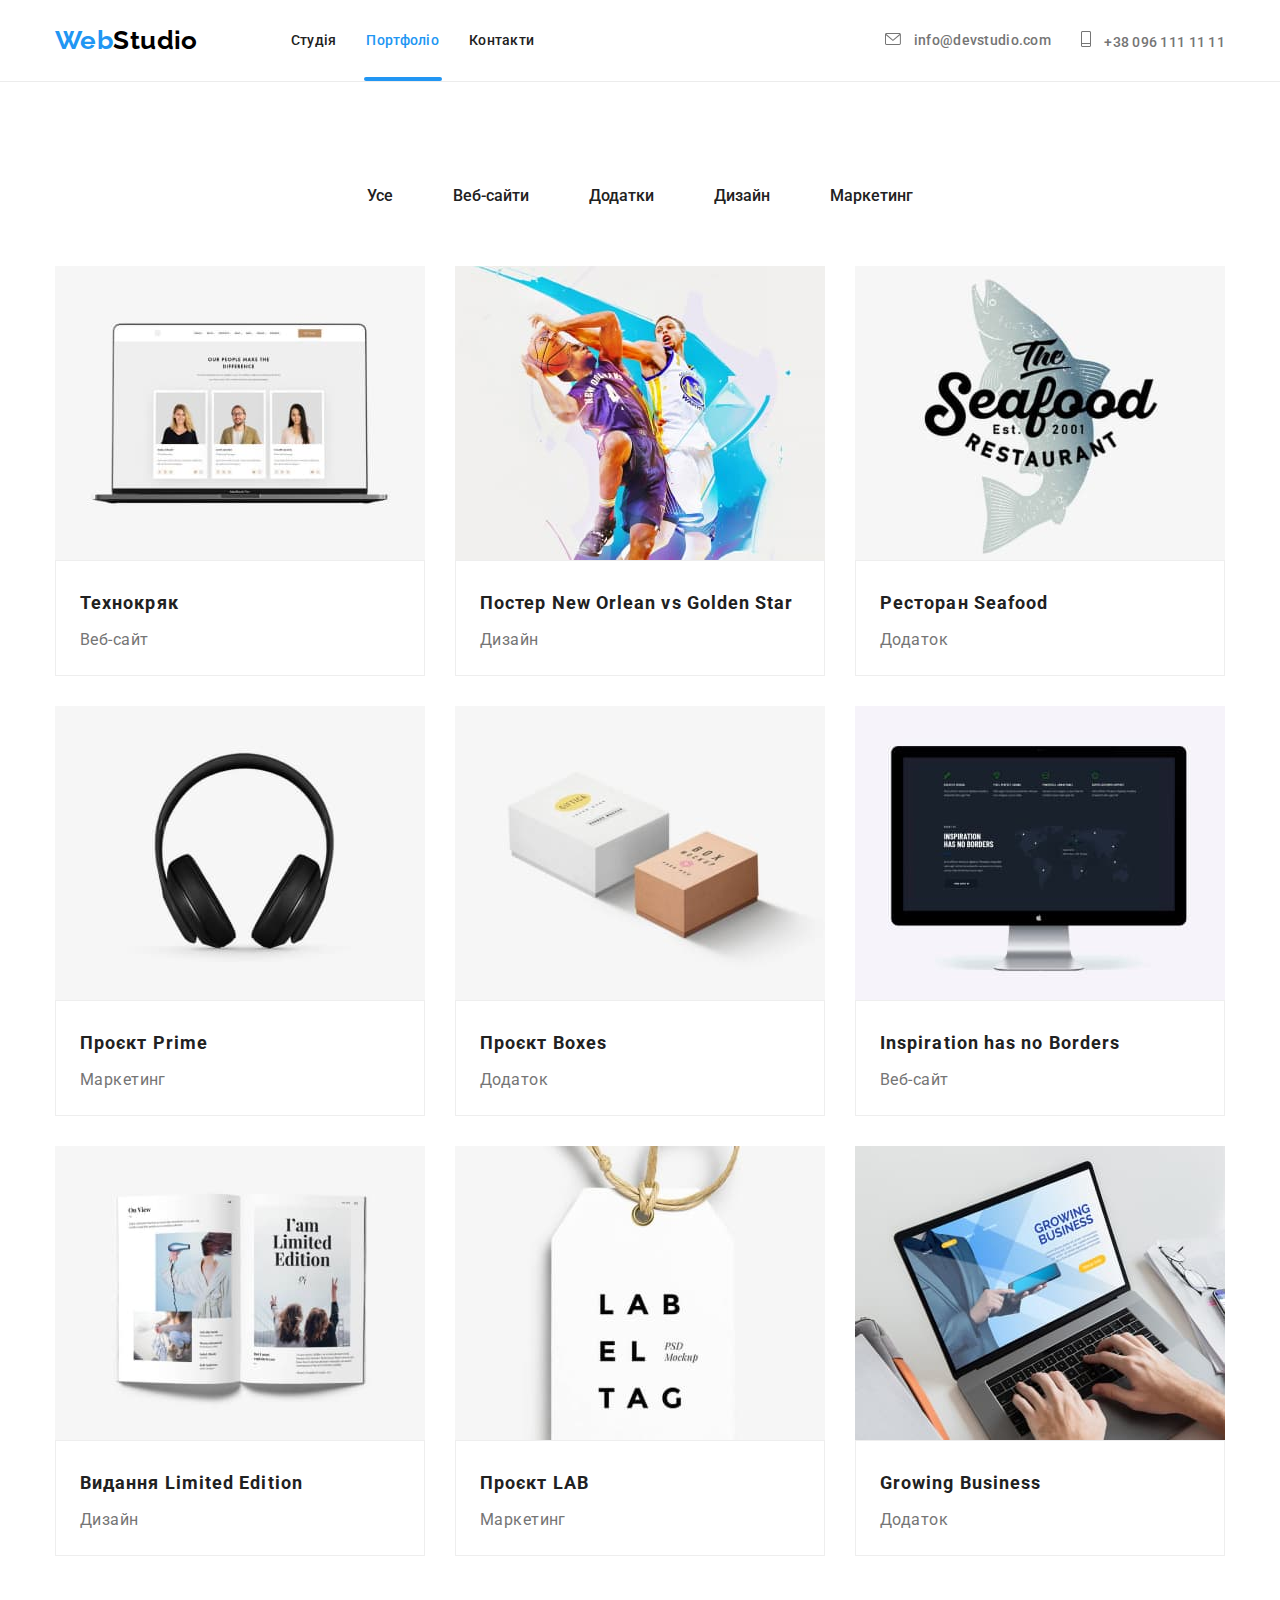
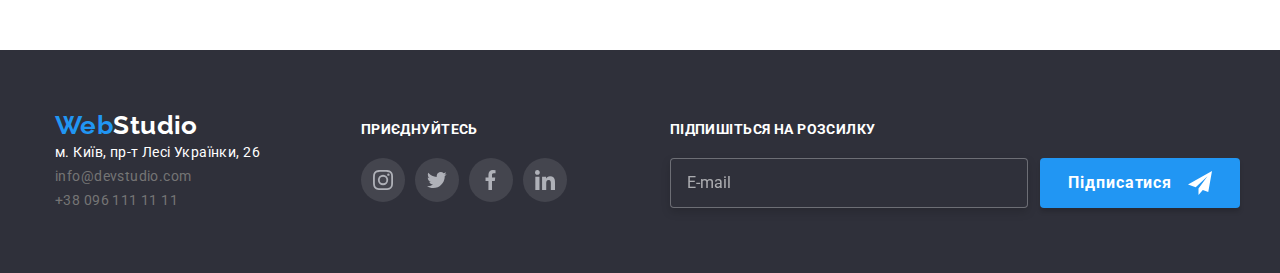
==== portfolio.html @ ee090362 "Перейменовано більшість класів під методологію BEM" ====
<!DOCTYPE html>
<html lang="en">

<head>
  <meta charset="UTF-8" />
  <meta http-equiv="X-UA-Compatible" content="IE=edge" />
  <meta name="viewport" content="width=device-width, initial-scale=1.0" />
  <title>Портфоліо</title>
  <link rel="stylesheet"
    href="https://cdnjs.cloudflare.com/ajax/libs/modern-normalize/1.1.0/modern-normalize.min.css" />
  <link href="https://fonts.googleapis.com/css2?family=Raleway:wght@700&family=Roboto:wght@400;500;700;900&display=swap"
    rel="stylesheet" />
  <link rel="stylesheet" href="./css/styles.css" />
</head>

<body>
  <header class="header">
    <div class="header__container container">
      <nav class="nav">
        <a href="./index.html" class="logo link"><span class="logo__part--accent">Web</span><span
            class="logo_upper">Studio</span></a>
        <ul class="nav__list list">
          <li class="nav__item">
            <a href="./index.html" class="nav__link link">Студія</a>
          </li>
          <li class="nav__item">
            <a href="./portfolio.html" class="nav__link link current">Портфоліо</a>
          </li>
          <li class="nav__item"><a href="" class="nav__link link">Контакти</a></li>
        </ul>
      </nav>
      <ul class="header__list list">
        <li class="header__item">
          <a href="mailto:info@devstudio.com" class="header__link link">
            <svg class="header__icon" width="16" height="12">
              <use href="./images/icons.svg#envelope"></use>
            </svg>
            info@devstudio.com
          </a>
        </li>
        <li class="header__item">
          <a href="tel:+380961111111" class="header__link link">
            <svg width="10px" height="16px" class="header__icon">
              <use href="./images/icons.svg#phone"></use>
            </svg>
            +38 096 111 11 11
          </a>
        </li>
      </ul>
    </div>
  </header>
  <main>
    <section class="projects section">
      <h1 class="projects__title visually__hidden">Наші проєкти</h1>
      <div class="container">
        <ul class="filter__list list">
          <li class="filter__item"><button type="button" class="filter__button">Усе</button></li>
          <li class="filter__item"><button type="button" class="filter__button">Веб-сайти</button></li>
          <li class="filter__item"><button type="button" class="filter__button">Додатки</button></li>
          <li class="filter__item"><button type="button" class="filter__button">Дизайн</button></li>
          <li class="filter__item"><button type="button" class="filter__button">Маркетинг</button></li>
        </ul>
        <ul class="projects__list list">
          <li class="projects__item">
            <a href="" class="projects__link link">
              <div class="projects__card">
                <div class="projects__thumb">
                  <img src="./images/img8.jpg" alt="Веб-сайт" width="370" height="294" class="project-image" />
                  <div class="projects__overlay">
                    <p class="card-text">
                      Ресурс пропонує комплексні пропозиції з різним рівнем функціоналу та
                      сервісів. Все це дозволить відвідувачу отримати вичерпні відомості про
                      компанію чи приватну особу.
                    </p>
                  </div>
                </div>
                <div class="frame">
                  <h2 class="project-title">Технокряк</h2>
                  <p class="project-text">Веб-сайт</p>
                </div>
              </div>
            </a>
          </li>
          <li class="projects__item">
            <a href="" class="projects__link link">
              <div class="projects__card">
                <div class="projects-thumb">
                  <img src="./images/img9.jpg" alt="Дизайн" width="370" height="294" class="project-image" />
                  <div class="projects__overlay">
                    <p class="card-text">
                      Ресурс пропонує комплексні пропозиції з різним рівнем функціоналу та
                      сервісів. Все це дозволить відвідувачу отримати вичерпні відомості про
                      компанію чи приватну особу.
                    </p>
                  </div>
                </div>
                <div class="frame">
                  <h2 class="project-title">
                    Постер <span lang="en">New Orlean vs Golden Star</span>
                  </h2>
                  <p class="project-text">Дизайн</p>
                </div>
              </div>
            </a>
          </li>
          <li class="projects__item">
            <a href="" class="projects__link link">
              <div class="projects__card">
                <div class="projects-thumb">
                  <img src="./images/img10.jpg" alt="Додаток" width="370" height="294" class="project-image" />
                  <div class="projects__overlay">
                    <p class="card-text">
                      Ресурс пропонує комплексні пропозиції з різним рівнем функціоналу та
                      сервісів. Все це дозволить відвідувачу отримати вичерпні відомості про
                      компанію чи приватну особу.
                    </p>
                  </div>
                </div>
                <div class="frame">
                  <h2 class="project-title">Ресторан <span lang="en">Seafood</span></h2>
                  <p class="project-text">Додаток</p>
                </div>
              </div>
            </a>
          </li>
          <li class="projects__item">
            <a href="" class="projects__link link">
              <div class="projects__card">
                <div class="projects-thumb">
                  <img src="./images/img11.jpg" alt="Маркетинг" width="370" height="294" class="project-image" />
                  <div class="projects__overlay">
                    <p class="card-text">
                      Ресурс пропонує комплексні пропозиції з різним рівнем функціоналу та
                      сервісів. Все це дозволить відвідувачу отримати вичерпні відомості про
                      компанію чи приватну особу.
                    </p>
                  </div>
                </div>
                <div class="frame">
                  <h2 class="project-title">Проєкт <span lang="en">Prime</span></h2>
                  <p class="project-text">Маркетинг</p>
                </div>
              </div>
            </a>
          </li>
          <li class="projects__item">
            <a href="" class="projects__link link">
              <div class="projects__card">
                <div class="projects-thumb">
                  <img src="./images/img12.jpg" alt="Додаток" width="370" height="294" class="project-image" />
                  <div class="projects__overlay">
                    <p class="card-text">
                      Ресурс пропонує комплексні пропозиції з різним рівнем функціоналу та
                      сервісів. Все це дозволить відвідувачу отримати вичерпні відомості про
                      компанію чи приватну особу.
                    </p>
                  </div>
                </div>
                <div class="frame">
                  <h2 class="project-title">Проєкт <span lang="en">Boxes</span></h2>
                  <p class="project-text">Додаток</p>
                </div>
              </div>
            </a>
          </li>
          <li class="projects__item">
            <a href="" class="projects__link link">
              <div class="projects__card">
                <div class="projects-thumb">
                  <img src="./images/img13.jpg" alt="Веб-сайт" width="370" height="294" class="project-image" />
                  <div class="projects__overlay">
                    <p class="card-text">
                      Ресурс пропонує комплексні пропозиції з різним рівнем функціоналу та
                      сервісів. Все це дозволить відвідувачу отримати вичерпні відомості про
                      компанію чи приватну особу.
                    </p>
                  </div>
                </div>
                <div class="frame">
                  <h2 class="project-title" lang="en">Inspiration has no Borders</h2>
                  <p class="project-text">Веб-сайт</p>
                </div>
              </div>
            </a>
          </li>
          <li class="projects__item">
            <a href="" class="projects__link link">
              <div class="projects__card">
                <div class="projects-thumb">
                  <img src="./images/img14.jpg" alt="Дизайн" width="370" height="294" class="project-image" />
                  <div class="projects__overlay">
                    <p class="card-text">
                      Ресурс пропонує комплексні пропозиції з різним рівнем функціоналу та
                      сервісів. Все це дозволить відвідувачу отримати вичерпні відомості про
                      компанію чи приватну особу.
                    </p>
                  </div>
                </div>
                <div class="frame">
                  <h2 class="project-title">Видання <span lang="en">Limited Edition</span></h2>
                  <p class="project-text">Дизайн</p>
                </div>
              </div>
            </a>
          </li>
          <li class="projects__item">
            <a href="" class="projects__link link">
              <div class="projects__card">
                <div class="projects-thumb">
                  <img src="./images/img15.jpg" alt="Маркетинг" width="370" height="294" class="project-image" />
                  <div class="projects__overlay">
                    <p class="card-text">
                      Ресурс пропонує комплексні пропозиції з різним рівнем функціоналу та
                      сервісів. Все це дозволить відвідувачу отримати вичерпні відомості про
                      компанію чи приватну особу.
                    </p>
                  </div>
                </div>
                <div class="frame">
                  <h2 class="project-title">Проєкт <span lang="en">LAB</span></h2>
                  <p class="project-text">Маркетинг</p>
                </div>
              </div>
            </a>
          </li>
          <li class="projects__item">
            <a href="" class="projects__link link">
              <div class="projects__card">
                <div class="projects-thumb">
                  <img src="./images/img16.jpg" alt="Додаток" width="370" height="294" class="project-image" />
                  <div class="projects__overlay">
                    <p class="card-text">
                      Ресурс пропонує комплексні пропозиції з різним рівнем функціоналу та
                      сервісів. Все це дозволить відвідувачу отримати вичерпні відомості про
                      компанію чи приватну особу.
                    </p>
                  </div>
                </div>
                <div class="frame">
                  <h2 class="project-title" lang="en">Growing Business</h2>
                  <p class="project-text">Додаток</p>
                </div>
              </div>
            </a>
          </li>
        </ul>
      </div>
    </section>
  </main>
  <footer class="footer">
    <div class="container">
      <ul class="footer__list--main list">
        <li class="footer__item--primary">
          <a href="./index.html" class="logo link"><span class="logo__part--accent">Web</span><span
              class="logo__lower">Studio</span></a>
          <address class="address">
            <span class="address__text">м. Київ, пр-т Лесі Українки, 26</span><br />
            <a href="mailto:info@devstudio.com" class="address__link link">info@devstudio.com</a><br />
            <a href="tel:+380961111111" class="address__link link">+38 096 111 11 11</a>
          </address>
        </li>
        <li class="footer__item--secondary">
          <p class="footer__text">Приєднуйтесь</p>
          <ul class="card__list list">
            <li class="card__item--black">
              <a class="card__link link" href="">
                <svg class="card__icon" width="20" height="20">
                  <use href="./images/icons.svg#instagram"></use>
                </svg>
              </a>
            </li>
            <li class="card__item--black">
              <a class="card__link link" href="">
                <svg class="card__icon" width="20" height="20">
                  <use href="./images/icons.svg#twitter"></use>
                </svg>
              </a>
            </li>
            <li class="card__item--black">
              <a class="card__link link" href="">
                <svg class="card__icon" width="20" height="20">
                  <use href="./images/icons.svg#facebook"></use>
                </svg>
              </a>
            </li>
            <li class="card__item--black">
              <a class="card__link link" href="">
                <svg class="card__icon" width="20" height="20">
                  <use href="./images/icons.svg#linkedin"></use>
                </svg>
              </a>
            </li>
          </ul>
        </li>
        <li class="footer__item--secondary">
          <p class="footer__text">Підпишіться на розсилку</p>
          <div class="form__wrap--footer">
            <form class="form__footer">
              <label class="form__field--footer">
                <input type="email" name="email" placeholder="E-mail" class="form__input--footer" />
              </label>
            </form>
            <div class="form__wrap--button">
              <button type="submit" class="form__button">
                Підписатися
                <svg class="form__icon--footer" width="24" height="24">
                  <use href="./images/icons.svg#send"></use>
                </svg>
              </button>
            </div>
          </div>
        </li>
      </ul>
    </div>
  </footer>
</body>

</html>
---- css/styles.css ----
/*colors*/
:root {
  --primary-text-color: #757575;
  --title-text-color: #212121;
  --acent-color: #2196f3;
  --primary-white-color: #ffffff;
  --primaty-black-color: #000000;
  --contact-footer-color: rgba(255, 255, 255, 0, 6);
  --background-secondary-color: #f5f4fa;
  --background-dark-color: #2f303a;
}
/*body*/
body {
  font-family: 'Roboto', sans-serif;
  letter-spacing: 0.03em;
  font-size: 14px;

  background-color: var(--primary-white-color);
  color: var(--primary-text-color);
}
h1,
h2,
h3,
h4,
h5,
h6,
ul,
p {
  margin: 0;
  padding: 0;
}
.visually__hidden {
  position: absolute;
  white-space: nowrap;
  width: 1px;
  height: 1px;
  overflow: hidden;
  border: 0;
  padding: 0;
  clip: rect(0 0 0 0);
  clip-path: inset(50%);
  margin: -1px;
}
.container {
  width: 1200px;
  margin-right: auto;
  margin-left: auto;
  padding-left: 15px;
  padding-right: 15px;
}
.list {
  list-style: none;
}
.link {
  text-decoration: none;
}
/*header*/
.header {
  border-bottom: 1px solid #ececec;
}
.nav {
  display: flex;
  align-items: center;
}
.header__container {
  display: flex;
  align-items: center;
  justify-content: space-between;
}
/*logo*/
.logo {
  font-family: 'Raleway', sans-serif;
  font-family: 'Raleway';
  font-weight: 700;
  font-size: 26px;
  line-height: 1.19;

  margin-right: 93px;
}
.logo__part--accent {
  color: var(--acent-color);
}
.logo_upper {
  color: var(--primaty-black-color);
}
/*navigation*/
.nav__list {
  display: flex;
}
.nav__item {
  margin-right: 30px;
  margin-top: 32px;
  margin-bottom: 32px;
}
.nav__item:last-child {
  margin-right: 0;
}
.nav__link {
  position: relative;

  padding-top: 32px;
  padding-bottom: 32px;

  font-weight: 500;
  line-height: 1.14;
  letter-spacing: 0.02em;
  color: var(--title-text-color);
}
.nav__link.current::after {
  content: '';

  position: absolute;
  left: -4%;
  bottom: -1px;
  border-radius: 2px;

  display: block;
  width: 108%;
  height: 4px;

  background-color: var(--acent-color);
}
.nav__link:hover,
.nav__link:focus {
  color: var(--acent-color);

  transition: color 250ms cubic-bezier(0.4, 0, 0.2, 1);
}
.current {
  color: var(--acent-color);
}
/*contact */
.header__list {
  display: flex;
  align-items: center;
}
.header__item {
  margin-right: 30px;
}
.header__item:last-child {
  margin-right: 0;
}
.header__link {
  font-weight: 500;
  line-height: 1.14;
  letter-spacing: 0.02em;

  color: var(--primary-text-color);
  fill: #757575;
}
.header__link:hover,
.header__link:focus {
  color: var(--acent-color);

  transition: color 250ms cubic-bezier(0.4, 0, 0.2, 1);
}
.header__icon {
  margin-right: 10px;

  fill: currentColor;
}
/*hero*/
.hero {
  max-width: 1600px;
  height: 600px;

  padding-top: 200px;
  padding-bottom: 200px;
  margin-right: auto;
  margin-left: auto;

  background-repeat: no-repeat;
  background-size: cover;
  background-position: center;
  background-image: linear-gradient(to right, rgba(47, 48, 58, 0.4), rgba(47, 48, 58, 0.4)),
    url('../images/img-hero.jpg');

  text-align: center;

  background-color: #c4c4c4;
}
.hero__title {
  width: 696px;
  margin: 0 auto 30px auto;

  font-weight: 900;
  font-size: 44px;
  line-height: 1.36;
  letter-spacing: 0.06em;
  text-transform: uppercase;

  color: var(--primary-white-color);
}
/* Modal */
.button__open {
  min-width: 216px;
  height: 50px;

  padding: 10px 32px;

  border: 1px solid transparent;
  border-radius: 4px;

  font-weight: 700;
  font-size: 16px;
  line-height: 1.88;
  letter-spacing: 0.06em;

  cursor: pointer;
  color: var(--primary-white-color);
  background-color: var(--acent-color);
  box-shadow: 0px 4px 4px rgba(0, 0, 0, 0.15);
}
.button__close {
  position: absolute;
  top: 0;
  right: 0;

  display: flex;
  justify-content: center;
  align-items: center;

  width: 30px;
  height: 30px;

  padding-top: 10px;
  padding-bottom: 10px;
  padding-left: 9px;
  padding-right: 9px;
  margin-top: 8px;
  margin-right: 8px;

  background-color: var(--primary-white-color);
  border-radius: 50%;
  border: 1px solid rgba(0, 0, 0, 0.1);
}
.button__close:hover,
.button__close:focus {
  fill: var(--acent-color);

  transition: fill 250ms cubic-bezier(0.4, 0, 0.2, 1);
}
.button__submit {
  display: inline-block;
  text-align: center;
  letter-spacing: 0.06em;

  width: 200px;
  height: 50px;
  margin-bottom: 40px;
  padding: 10px 52px;

  font-weight: 700;
  font-size: 16px;
  line-height: 1.88;

  background-color: #2196f3;
  box-shadow: 0px 4px 4px rgba(0, 0, 0, 0.15);
  border: transparent;
  border-radius: 4px;
  color: #ffffff;
}
.button__submit:hover {
  background-color: #188ce8;

  transition: background-color 250ms cubic-bezier(0.4, 0, 0.2, 1);
}
.backdrop {
  position: fixed;
  top: 0;
  left: 0;

  width: 100%;
  height: 100%;

  background-color: rgba(0, 0, 0, 0.2);

  opacity: 1;
  transition: opacity 250ms cubic-bezier(0.4, 0, 0.2, 1);
}
.backdrop.is-hidden {
  opacity: 0;
  pointer-events: none;
}
.backdrop.is-hidden .modal {
  transform: translate(-50%, -50%) scale(0.9);
  transition: transform 250ms cubic-bezier(0.4, 0, 0.2, 1);
}
.modal {
  position: absolute;
  top: 50%;
  left: 50%;

  min-width: 528px;
  min-height: 581px;

  background-color: var(--primary-white-color);

  transform: scale(1) translate(-50%, -50%);
  transition: transform 250ms cubic-bezier(0.4, 0, 0.2, 1);
}
.modal__title {
  margin: 40px 39px 12px 41px;

  font-weight: 700;
  font-size: 20px;
  line-height: 1.15;
  text-align: center;

  color: var(--title-text-color);
}
.form {
  width: 448px;

  margin: 0 39px 0 41px;
}
.form__field {
  display: flex;
  flex-direction: column;

  margin-bottom: 10px;
}
.form__label {
  margin-bottom: 4px;

  text-align: start;
  font-size: 12px;
  line-height: 1.17;
  letter-spacing: 0.01em;
}
.form__wrap {
  position: relative;
}
.form__input {
  width: 100%;

  padding: 12px 0px 12px 42px;

  outline: none;
  border: 1px solid rgba(33, 33, 33, 0.2);
  border-radius: 4px;
}
.form__input:focus {
  border: 1px solid var(--acent-color);

  transition: border 250ms cubic-bezier(0.4, 0, 0.2, 1);
}
.form__input:focus + .form__icon {
  fill: var(--acent-color);

  transition: fill 250ms cubic-bezier(0.4, 0, 0.2, 1);
}
.form__icon {
  position: absolute;
  top: 50%;
  left: 12px;
  translate: 0 -50%;
}
.form__field--textarea {
  display: flex;
  flex-direction: column;

  margin-bottom: 20px;
}
.form__textarea {
  width: 100%;

  padding: 12px 16px;

  resize: none;
  outline: none;
  border: 1px solid rgba(33, 33, 33, 0.2);
  border-radius: 4px;
}
.form__textarea:focus {
  border: 1px solid var(--acent-color);

  transition: border 250ms cubic-bezier(0.4, 0, 0.2, 1);
}
.form__textarea::placeholder {
  font-size: 12px;
  line-height: 1.17;
  letter-spacing: 0.01em;

  color: rgba(117, 117, 117, 0.5);
}
.form__link {
  margin-left: 0;
  padding-left: 0;

  color: var(--acent-color);
}
.checkbox__label {
  display: flex;
  align-items: center;

  width: 423px;

  margin-left: 54px;
  margin-right: 52px;
  margin-bottom: 30px;
}
.checkbox__wrap {
  display: flex;
  align-items: center;

  width: 16px;
  height: 15px;

  border: 2px solid var(--title-text-color);
  border-radius: 2px;
}
.checkbox__input:checked + .checkbox__wrap {
  background-color: var(--acent-color);
  border: 2px solid var(--acent-color);
  border-radius: 2px;
}
.checkbox__text {
  margin-left: 7px;

  font-size: 14px;
  line-height: 1.71;
}
/*section in utilities/common*/
.section {
  padding-top: 94px;
  padding-bottom: 94px;
}
/*benefits*/
.benefits {
  padding-bottom: 0;
}
.benefits__list {
  display: flex;
}
.benefits__item {
  margin-right: 30px;
}
.benefits__item:last-child {
  margin-right: 0;
}
.benefits__icon {
  display: block;

  width: 270px;
  height: 120px;

  margin-bottom: 30px;
  padding: 25px 100px;
  border-radius: 4px;

  background-color: #f5f4fa;
}
.benefits__title {
  margin-bottom: 10px;

  font-size: 14px;
  font-weight: 700;
  line-height: 1.14;
  text-transform: uppercase;

  color: var(--title-text-color);
}
.benefits__text {
  line-height: 1.71;
}
/*services*/
.services__title {
  margin-bottom: 50px;

  text-align: center;
  font-weight: 700;
  font-size: 36px;
  line-height: 1.17;

  color: var(--title-text-color);
}
.services__list {
  display: flex;
}
.services__item {
  position: relative;

  margin-right: 30px;
}
.services__item:last-child {
  margin-right: 0;
}
.services__text {
  position: absolute;
  bottom: 3px;
  left: 0;

  display: flex;
  align-items: center;
  justify-content: center;

  width: 100%;
  height: 70px;

  font-weight: 700;
  font-size: 14px;
  line-height: 1.14;
  text-align: center;
  letter-spacing: 0.03em;
  text-transform: uppercase;

  color: var(--primary-white-color);
  background-color: rgba(47, 48, 58, 0.8);
}
/* Team */
.team.section {
  background-color: var(--background-secondary-color);
}
.team__title {
  margin-bottom: 50px;

  font-weight: 700;
  font-size: 36px;
  line-height: 1.17;
  text-align: center;

  color: var(--title-text-color);
}
.team__list {
  display: flex;

  text-align: center;
}
.card {
  box-shadow: 0px 1px 3px rgba(0, 0, 0, 0.12), 0px 1px 1px rgba(0, 0, 0, 0.14),
    0px 2px 1px rgba(0, 0, 0, 0.2);
}
.card__title {
  margin-bottom: 10px;

  font-weight: 500;
  font-size: 16px;
  line-height: 1.19;

  color: var(--title-text-color);
}
.card__text {
  margin-bottom: 30px;

  font-size: 16px;
  line-height: 1.19;
}
.card__image {
  display: block;

  margin-bottom: 30px;
}
.team__item {
  margin-right: 30px;

  background-color: var(--primary-white-color);
}

.team__item:last-child {
  margin-right: 0;
}
.card__list {
  display: flex;
  justify-content: center;
}
.card__item {
  width: 44px;
  height: 44px;

  border-radius: 50%;
  margin-bottom: 30px;
  margin-right: 10px;
  padding: 12px;
}
.card__item:hover {
  cursor: pointer;
  background-color: var(--acent-color);

  transition: background-color 250ms cubic-bezier(0.4, 0, 0.2, 1);
}
.card__item:focus-within {
  background-color: var(--acent-color);

  transition: background-color 250ms cubic-bezier(0.4, 0, 0.2, 1);
}
.card__link {
  fill: #afb1b8;
}
.card__item:hover .card__link {
  fill: var(--primary-white-color);

  transition: fill 250ms cubic-bezier(0.4, 0, 0.2, 1);
}
.card__link:focus {
  fill: var(--primary-white-color);

  transition: fill 250ms cubic-bezier(0.4, 0, 0.2, 1);
}
/*clients*/
.clients__title {
  margin-bottom: 50px;

  text-align: center;
  color: var(--title-text-color);
}
.clients__list {
  display: flex;
  justify-content: center;
}
.client__item {
  width: 170px;
  height: 92px;

  margin-right: 30px;
  border: 1px solid #afb1b8;
  border-radius: 4px;
  padding: 16px 32px;
}
.client__item:last-child {
  margin-right: 0;
}
.client__item:hover,
.client__item:focus-within {
  border: 1px solid var(--acent-color);

  transition: border 250ms cubic-bezier(0.4, 0, 0.2, 1);
}
.client__link {
  fill: #afb1b8;
}
.client__item:hover .client__link,
.client__link:focus {
  fill: var(--acent-color);

  transition: fill 250ms cubic-bezier(0.4, 0, 0.2, 1);
}
/*footer*/
.footer {
  padding-top: 60px;
  padding-bottom: 60px;

  background-color: var(--background-dark-color);
}
.footer__list--main {
  display: flex;
}
.footer__item--primary {
  margin-right: 70px;
}
.logo__lower {
  color: var(--primary-white-color);
}
.address__address {
  margin-top: 20px;
}
.address__text {
  line-height: 1.71;
  font-style: normal;

  color: var(--primary-white-color);
}
.address__link {
  line-height: 1.71;
  font-style: normal;

  color: var(--contact-down-color);
}
.address__link:hover,
.address__link:focus {
  color: var(--acent-color);

  transition: color 250ms cubic-bezier(0.4, 0, 0.2, 1);
}
.footer__item--secondary {
  margin-top: 12px;
  margin-right: 93px;
}
.footer__item--secondary:last-child {
  margin-right: 0;
}
.footer__text {
  margin-bottom: 20px;

  font-weight: 700;
  line-height: 1.14;
  text-transform: uppercase;

  color: var(--primary-white-color);
}
.card__item--black {
  width: 44px;
  height: 44px;

  border-radius: 50%;
  margin-right: 10px;
  padding: 12px;

  background-color: rgba(255, 255, 255, 0.1);
}
.card__item--black:hover {
  cursor: pointer;
  background-color: var(--acent-color);

  transition: background-color 250ms cubic-bezier(0.4, 0, 0.2, 1);
}
.card__item--black:focus-within {
  background-color: var(--acent-color);

  transition: background-color 250ms cubic-bezier(0.4, 0, 0.2, 1);
}
.card__item--black:hover .card__link {
  fill: var(--primary-white-color);

  transition: fill 250ms cubic-bezier(0.4, 0, 0.2, 1);
}
.form__wrap--footer {
  display: flex;
}
.form__field--footer {
  margin-right: 12px;
}
.form__input--footer {
  width: 358px;
  height: 50px;

  padding: 15px 0 15px 16px;
  outline: none;
  border-radius: 4px;
  border: 1px solid rgba(255, 255, 255, 0.3);

  background-color: var(--background-dark-color);
  color: var(--primary-white-color);
  filter: drop-shadow(0px 4px 4px rgba(0, 0, 0, 0.15));
}
.form__input--footer::placeholder {
  font-size: 16px;
  line-height: 1.25;

  color: rgba(255, 255, 255, 0.6);
}
.form__input--footer:focus {
  border: 1px solid var(--acent-color);

  transition: border 250ms cubic-bezier(0.4, 0, 0.2, 1);
}
.form__wrap--button {
  position: relative;
}
.form__button {
  display: inline-block;

  min-width: 200px;

  padding: 10px 28px 10px 28px;
  border: transparent;
  box-shadow: 0px 4px 4px rgba(0, 0, 0, 0.15);
  border-radius: 4px;

  font-weight: 700;
  font-size: 16px;
  line-height: 1.88;
  text-align: start;
  letter-spacing: 0.06em;

  background-color: var(--acent-color);
  color: #ffffff;
}
.form__icon--footer {
  position: absolute;
  top: 50%;
  right: 28px;
  transform: translateY(-50%);
}
/*Портфоліо*/
/*Портфоліо кнопки*/
.filter__list {
  display: flex;
  justify-content: center;
}
.filter__item {
  margin-right: 8px;
  margin-bottom: 50px;
}

.filter__item:last-child {
  margin-right: 0;
}
.filter__button {
  padding: 6px 22px;

  font-family: inherit;
  font-weight: 500;
  font-size: 16px;
  line-height: 1.63;
  border-radius: 4px;
  border: 1px solid transparent;

  cursor: pointer;
  color: var(--title-text-color);
  background-color: var(--background-button-color);
}
.filter__button:first-child {
  padding: 6px 25px;
}
.filter__button:hover,
.filter__button:focus {
  color: var(--primary-white-color);
  background-color: var(--acent-color);
  box-shadow: 0px 3px 1px rgba(0, 0, 0, 0.1), 0px 1px 2px rgba(0, 0, 0, 0.08),
    0px 2px 2px rgba(0, 0, 0, 0.12);
  transition: background-color 250ms cubic-bezier(0.4, 0, 0.2, 1),
    box-shadow 250ms cubic-bezier(0.4, 0, 0.2, 1);
}
/*Портфоліо картки*/
.projects__list {
  display: flex;
  flex-wrap: wrap;
}
.projects__item {
  margin-right: 30px;
  margin-bottom: 30px;

  background-color: #ffffff;
}
.projects__item:nth-child(3n) {
  margin-right: 0;
}
.projects__item:nth-child(n + 7) {
  margin-bottom: 0;
}
.projects__card:hover {
  box-shadow: 0px 1px 1px rgba(0, 0, 0, 0.12), 0px 4px 4px rgba(0, 0, 0, 0.06),
    1px 4px 6px rgba(0, 0, 0, 0.16);
  transition: box-shadow 250ms cubic-bezier(0.4, 0, 0.2, 1);
}
.projects__thumb {
  position: relative;
  overflow: hidden;
}
.projects__overlay {
  position: absolute;
  bottom: 0;
  left: 0;
  width: 100%;
  height: 100%;
  background-color: rgba(33, 150, 243, 0.9);
  transform: translateY(100%);
  transition: 250ms cubic-bezier(0.4, 0, 0.2, 1);
  padding: 63px 24px;
  opacity: 0;
}
.projects__card:hover .overlay {
  transform: translateY(0);
  opacity: 1;
}
.projects__link:focus .overlay {
  transform: translateY(0);
  opacity: 1;
}
.card-text {
  font-size: 18px;
  line-height: 1.56;
  color: var(--primary-white-color);
}
.frame {
  border: solid 1px #eeeeee;
}
.project-image {
  display: block;
}
.project-title {
  color: var(--title-text-color);
  font-weight: 700;
  font-size: 18px;
  line-height: 2;
  letter-spacing: 0.06em;
  margin-bottom: 4px;
  margin-left: 24px;
  padding-top: 24px;
}
.project-text {
  font-size: 16px;
  line-height: 1.88;
  padding-bottom: 20px;
  margin-left: 24px;

  color: var(--primary-text-color);
}
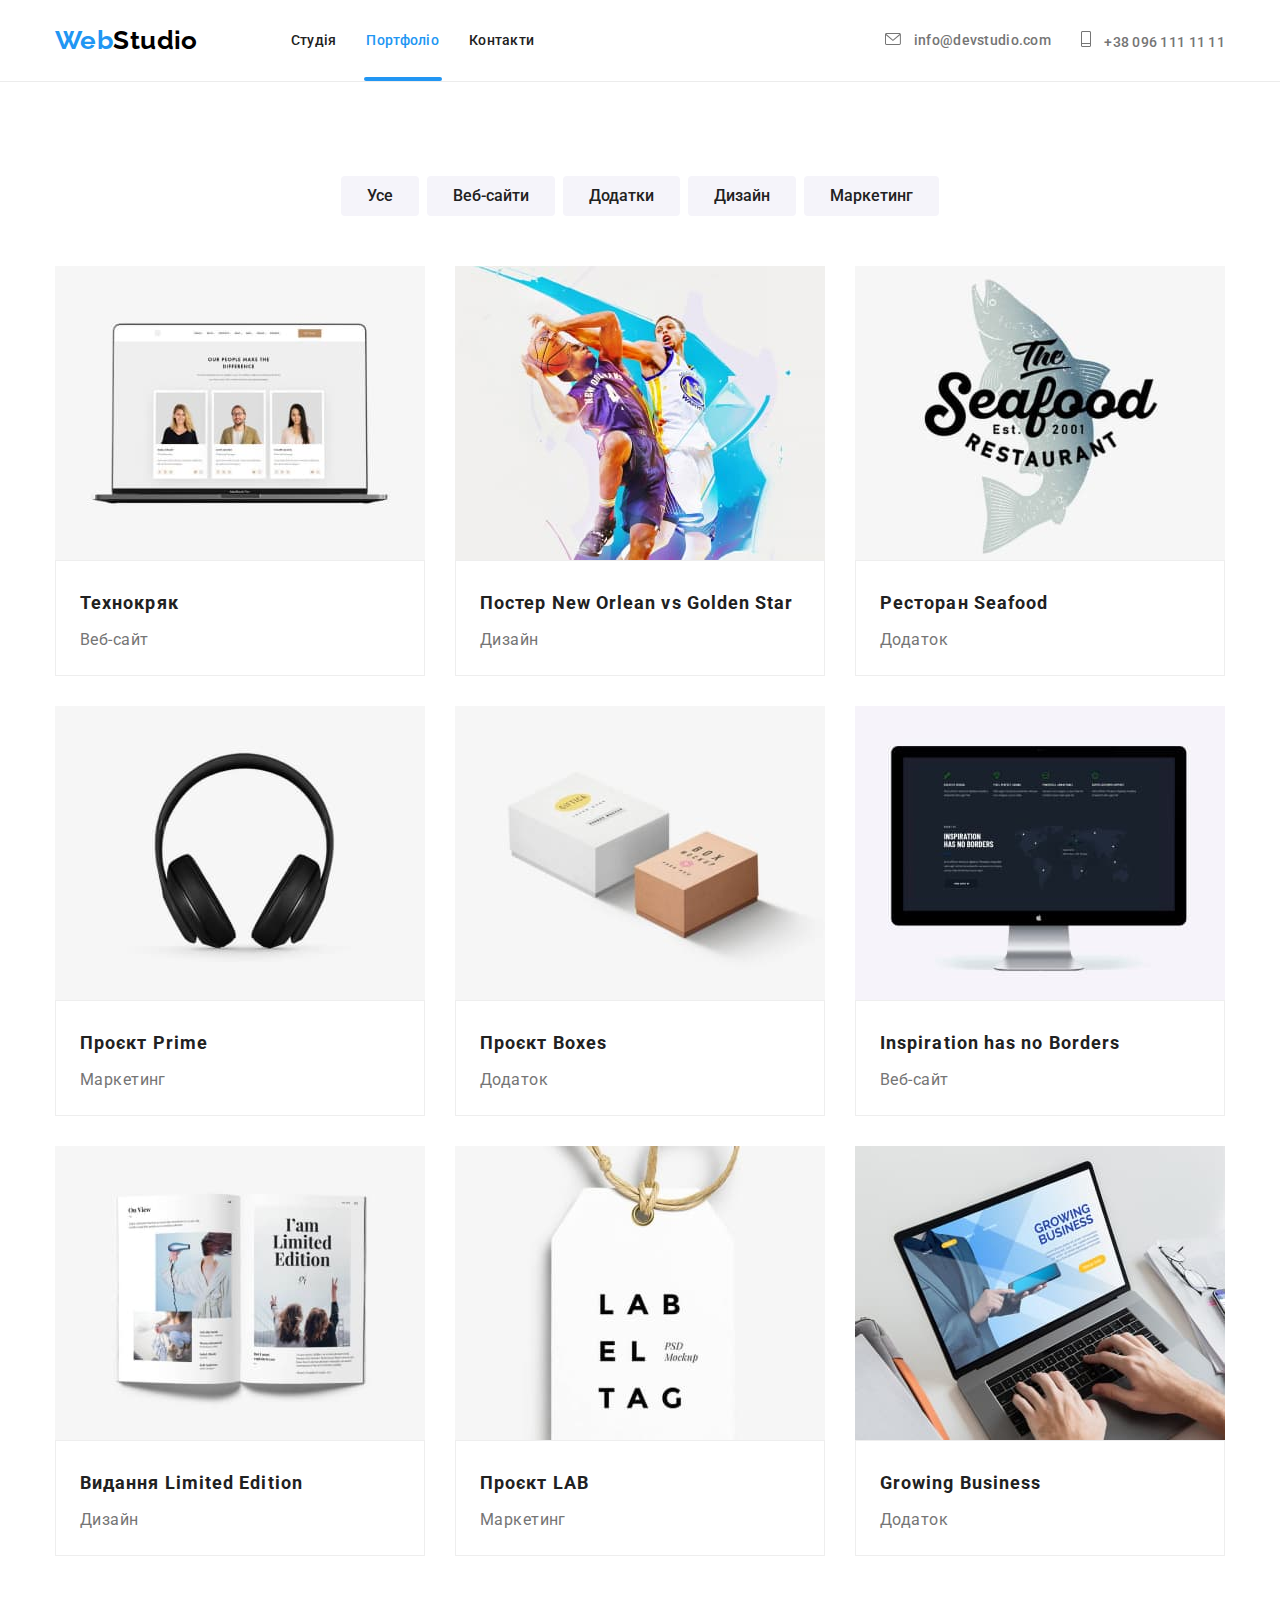
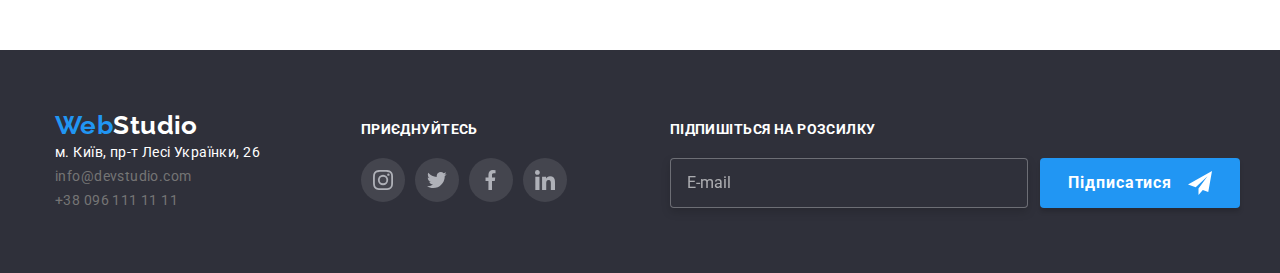
==== commit 7fae09b0: "Повністю змінені класи на BEM" ====
--- a/portfolio.html
+++ b/portfolio.html
@@ -65,180 +65,178 @@
             <a href="" class="projects__link link">
               <div class="projects__card">
                 <div class="projects__thumb">
-                  <img src="./images/img8.jpg" alt="Веб-сайт" width="370" height="294" class="project-image" />
-                  <div class="projects__overlay">
-                    <p class="card-text">
-                      Ресурс пропонує комплексні пропозиції з різним рівнем функціоналу та
-                      сервісів. Все це дозволить відвідувачу отримати вичерпні відомості про
-                      компанію чи приватну особу.
-                    </p>
-                  </div>
-                </div>
-                <div class="frame">
-                  <h2 class="project-title">Технокряк</h2>
-                  <p class="project-text">Веб-сайт</p>
-                </div>
-              </div>
-            </a>
-          </li>
-          <li class="projects__item">
-            <a href="" class="projects__link link">
-              <div class="projects__card">
-                <div class="projects-thumb">
-                  <img src="./images/img9.jpg" alt="Дизайн" width="370" height="294" class="project-image" />
-                  <div class="projects__overlay">
-                    <p class="card-text">
-                      Ресурс пропонує комплексні пропозиції з різним рівнем функціоналу та
-                      сервісів. Все це дозволить відвідувачу отримати вичерпні відомості про
-                      компанію чи приватну особу.
-                    </p>
-                  </div>
-                </div>
-                <div class="frame">
-                  <h2 class="project-title">
-                    Постер <span lang="en">New Orlean vs Golden Star</span>
-                  </h2>
-                  <p class="project-text">Дизайн</p>
-                </div>
-              </div>
-            </a>
-          </li>
-          <li class="projects__item">
-            <a href="" class="projects__link link">
-              <div class="projects__card">
-                <div class="projects-thumb">
-                  <img src="./images/img10.jpg" alt="Додаток" width="370" height="294" class="project-image" />
-                  <div class="projects__overlay">
-                    <p class="card-text">
-                      Ресурс пропонує комплексні пропозиції з різним рівнем функціоналу та
-                      сервісів. Все це дозволить відвідувачу отримати вичерпні відомості про
-                      компанію чи приватну особу.
-                    </p>
-                  </div>
-                </div>
-                <div class="frame">
-                  <h2 class="project-title">Ресторан <span lang="en">Seafood</span></h2>
-                  <p class="project-text">Додаток</p>
-                </div>
-              </div>
-            </a>
-          </li>
-          <li class="projects__item">
-            <a href="" class="projects__link link">
-              <div class="projects__card">
-                <div class="projects-thumb">
-                  <img src="./images/img11.jpg" alt="Маркетинг" width="370" height="294" class="project-image" />
-                  <div class="projects__overlay">
-                    <p class="card-text">
-                      Ресурс пропонує комплексні пропозиції з різним рівнем функціоналу та
-                      сервісів. Все це дозволить відвідувачу отримати вичерпні відомості про
-                      компанію чи приватну особу.
-                    </p>
-                  </div>
-                </div>
-                <div class="frame">
-                  <h2 class="project-title">Проєкт <span lang="en">Prime</span></h2>
-                  <p class="project-text">Маркетинг</p>
-                </div>
-              </div>
-            </a>
-          </li>
-          <li class="projects__item">
-            <a href="" class="projects__link link">
-              <div class="projects__card">
-                <div class="projects-thumb">
-                  <img src="./images/img12.jpg" alt="Додаток" width="370" height="294" class="project-image" />
-                  <div class="projects__overlay">
-                    <p class="card-text">
-                      Ресурс пропонує комплексні пропозиції з різним рівнем функціоналу та
-                      сервісів. Все це дозволить відвідувачу отримати вичерпні відомості про
-                      компанію чи приватну особу.
-                    </p>
-                  </div>
-                </div>
-                <div class="frame">
-                  <h2 class="project-title">Проєкт <span lang="en">Boxes</span></h2>
-                  <p class="project-text">Додаток</p>
-                </div>
-              </div>
-            </a>
-          </li>
-          <li class="projects__item">
-            <a href="" class="projects__link link">
-              <div class="projects__card">
-                <div class="projects-thumb">
-                  <img src="./images/img13.jpg" alt="Веб-сайт" width="370" height="294" class="project-image" />
-                  <div class="projects__overlay">
-                    <p class="card-text">
-                      Ресурс пропонує комплексні пропозиції з різним рівнем функціоналу та
-                      сервісів. Все це дозволить відвідувачу отримати вичерпні відомості про
-                      компанію чи приватну особу.
-                    </p>
-                  </div>
-                </div>
-                <div class="frame">
-                  <h2 class="project-title" lang="en">Inspiration has no Borders</h2>
-                  <p class="project-text">Веб-сайт</p>
-                </div>
-              </div>
-            </a>
-          </li>
-          <li class="projects__item">
-            <a href="" class="projects__link link">
-              <div class="projects__card">
-                <div class="projects-thumb">
-                  <img src="./images/img14.jpg" alt="Дизайн" width="370" height="294" class="project-image" />
-                  <div class="projects__overlay">
-                    <p class="card-text">
-                      Ресурс пропонує комплексні пропозиції з різним рівнем функціоналу та
-                      сервісів. Все це дозволить відвідувачу отримати вичерпні відомості про
-                      компанію чи приватну особу.
-                    </p>
-                  </div>
-                </div>
-                <div class="frame">
-                  <h2 class="project-title">Видання <span lang="en">Limited Edition</span></h2>
-                  <p class="project-text">Дизайн</p>
-                </div>
-              </div>
-            </a>
-          </li>
-          <li class="projects__item">
-            <a href="" class="projects__link link">
-              <div class="projects__card">
-                <div class="projects-thumb">
-                  <img src="./images/img15.jpg" alt="Маркетинг" width="370" height="294" class="project-image" />
-                  <div class="projects__overlay">
-                    <p class="card-text">
-                      Ресурс пропонує комплексні пропозиції з різним рівнем функціоналу та
-                      сервісів. Все це дозволить відвідувачу отримати вичерпні відомості про
-                      компанію чи приватну особу.
-                    </p>
-                  </div>
-                </div>
-                <div class="frame">
-                  <h2 class="project-title">Проєкт <span lang="en">LAB</span></h2>
-                  <p class="project-text">Маркетинг</p>
-                </div>
-              </div>
-            </a>
-          </li>
-          <li class="projects__item">
-            <a href="" class="projects__link link">
-              <div class="projects__card">
-                <div class="projects-thumb">
-                  <img src="./images/img16.jpg" alt="Додаток" width="370" height="294" class="project-image" />
-                  <div class="projects__overlay">
-                    <p class="card-text">
-                      Ресурс пропонує комплексні пропозиції з різним рівнем функціоналу та
-                      сервісів. Все це дозволить відвідувачу отримати вичерпні відомості про
-                      компанію чи приватну особу.
-                    </p>
-                  </div>
-                </div>
-                <div class="frame">
-                  <h2 class="project-title" lang="en">Growing Business</h2>
-                  <p class="project-text">Додаток</p>
+                  <img src="./images/img8.jpg" alt="Веб-сайт" width="370" height="294" class="projects__image" />
+                  <div class="overlay">
+                    <p class="overlay__text">
+                      Ресурс пропонує комплексні пропозиції з різним рівнем функціоналу та
+                      сервісів. Все це дозволить відвідувачу отримати вичерпні відомості про
+                      компанію чи приватну особу.
+                    </p>
+                  </div>
+                </div>
+                <div class="projects__frame">
+                  <h2 class="projects__title">Технокряк</h2>
+                  <p class="projects__text">Веб-сайт</p>
+                </div>
+              </div>
+            </a>
+          </li>
+          <li class="projects__item">
+            <a href="" class="projects__link link">
+              <div class="projects__card">
+                <div class="projects__thumb">
+                  <img src="./images/img9.jpg" alt="Дизайн" width="370" height="294" class="projects__image" />
+                  <div class="overlay">
+                    <p class="overlay__text">
+                      Ресурс пропонує комплексні пропозиції з різним рівнем функціоналу та
+                      сервісів. Все це дозволить відвідувачу отримати вичерпні відомості про
+                      компанію чи приватну особу.
+                    </p>
+                  </div>
+                </div>
+                <div class="projects__frame">
+                  <h2 class="projects__title">Постер <span lang="en">New Orlean vs Golden Star</span></h2>
+                  <p class="projects__text">Дизайн</p>
+                </div>
+              </div>
+            </a>
+          </li>
+          <li class="projects__item">
+            <a href="" class="projects__link link">
+              <div class="projects__card">
+                <div class="projects__thumb">
+                  <img src="./images/img10.jpg" alt="Додаток" width="370" height="294" class="projects__image" />
+                  <div class="overlay">
+                    <p class="overlay__text">
+                      Ресурс пропонує комплексні пропозиції з різним рівнем функціоналу та
+                      сервісів. Все це дозволить відвідувачу отримати вичерпні відомості про
+                      компанію чи приватну особу.
+                    </p>
+                  </div>
+                </div>
+                <div class="projects__frame">
+                  <h2 class="projects__title">Ресторан <span lang="en">Seafood</span></h2>
+                  <p class="projects__text">Додаток</p>
+                </div>
+              </div>
+            </a>
+          </li>
+          <li class="projects__item">
+            <a href="" class="projects__link link">
+              <div class="projects__card">
+                <div class="projects__thumb">
+                  <img src="./images/img11.jpg" alt="Маркетинг" width="370" height="294" class="projects__image" />
+                  <div class="overlay">
+                    <p class="overlay__text">
+                      Ресурс пропонує комплексні пропозиції з різним рівнем функціоналу та
+                      сервісів. Все це дозволить відвідувачу отримати вичерпні відомості про
+                      компанію чи приватну особу.
+                    </p>
+                  </div>
+                </div>
+                <div class="projects__frame">
+                  <h2 class="projects__title">Проєкт <span lang="en">Prime</span></h2>
+                  <p class="projects__text">Маркетинг</p>
+                </div>
+              </div>
+            </a>
+          </li>
+          <li class="projects__item">
+            <a href="" class="projects__link link">
+              <div class="projects__card">
+                <div class="projects__thumb">
+                  <img src="./images/img12.jpg" alt="Додаток" width="370" height="294" class="projects__image" />
+                  <div class="overlay">
+                    <p class="overlay__text">
+                      Ресурс пропонує комплексні пропозиції з різним рівнем функціоналу та
+                      сервісів. Все це дозволить відвідувачу отримати вичерпні відомості про
+                      компанію чи приватну особу.
+                    </p>
+                  </div>
+                </div>
+                <div class="projects__frame">
+                  <h2 class="projects__title">Проєкт <span lang="en">Boxes</span></h2>
+                  <p class="projects__text">Додаток</p>
+                </div>
+              </div>
+            </a>
+          </li>
+          <li class="projects__item">
+            <a href="" class="projects__link link">
+              <div class="projects__card">
+                <div class="projects__thumb">
+                  <img src="./images/img13.jpg" alt="Веб-сайт" width="370" height="294" class="projects__image" />
+                  <div class="overlay">
+                    <p class="overlay__text">
+                      Ресурс пропонує комплексні пропозиції з різним рівнем функціоналу та
+                      сервісів. Все це дозволить відвідувачу отримати вичерпні відомості про
+                      компанію чи приватну особу.
+                    </p>
+                  </div>
+                </div>
+                <div class="projects__frame">
+                  <h2 class="projects__title" lang="en">Inspiration has no Borders</h2>
+                  <p class="projects__text">Веб-сайт</p>
+                </div>
+              </div>
+            </a>
+          </li>
+          <li class="projects__item">
+            <a href="" class="projects__link link">
+              <div class="projects__card">
+                <div class="projects__thumb">
+                  <img src="./images/img14.jpg" alt="Дизайн" width="370" height="294" class="projects__image" />
+                  <div class="overlay">
+                    <p class="overlay__text">
+                      Ресурс пропонує комплексні пропозиції з різним рівнем функціоналу та
+                      сервісів. Все це дозволить відвідувачу отримати вичерпні відомості про
+                      компанію чи приватну особу.
+                    </p>
+                  </div>
+                </div>
+                <div class="projects__frame">
+                  <h2 class="projects__title">Видання <span lang="en">Limited Edition</span></h2>
+                  <p class="projects__text">Дизайн</p>
+                </div>
+              </div>
+            </a>
+          </li>
+          <li class="projects__item">
+            <a href="" class="projects__link link">
+              <div class="projects__card">
+                <div class="projects__thumb">
+                  <img src="./images/img15.jpg" alt="Маркетинг" width="370" height="294" class="projects__image" />
+                  <div class="overlay">
+                    <p class="overlay__text">
+                      Ресурс пропонує комплексні пропозиції з різним рівнем функціоналу та
+                      сервісів. Все це дозволить відвідувачу отримати вичерпні відомості про
+                      компанію чи приватну особу.
+                    </p>
+                  </div>
+                </div>
+                <div class="projects__frame">
+                  <h2 class="projects__title">Проєкт <span lang="en">LAB</span></h2>
+                  <p class="projects__text">Маркетинг</p>
+                </div>
+              </div>
+            </a>
+          </li>
+          <li class="projects__item">
+            <a href="" class="projects__link link">
+              <div class="projects__card">
+                <div class="projects__thumb">
+                  <img src="./images/img16.jpg" alt="Додаток" width="370" height="294" class="projects__image" />
+                  <div class="overlay">
+                    <p class="overlay__text">
+                      Ресурс пропонує комплексні пропозиції з різним рівнем функціоналу та
+                      сервісів. Все це дозволить відвідувачу отримати вичерпні відомості про
+                      компанію чи приватну особу.
+                    </p>
+                  </div>
+                </div>
+                <div class="projects__frame">
+                  <h2 class="projects__title" lang="en">Growing Business</h2>
+                  <p class="projects__text">Додаток</p>
                 </div>
               </div>
             </a>
--- a/css/styles.css
+++ b/css/styles.css
@@ -798,7 +798,7 @@
 
   cursor: pointer;
   color: var(--title-text-color);
-  background-color: var(--background-button-color);
+  background-color: var(--background-secondary-color);
 }
 .filter__button:first-child {
   padding: 6px 25px;
@@ -829,61 +829,68 @@
 .projects__item:nth-child(n + 7) {
   margin-bottom: 0;
 }
+.projects__link:focus .overlay {
+  transform: translateY(0);
+  opacity: 1;
+}
 .projects__card:hover {
   box-shadow: 0px 1px 1px rgba(0, 0, 0, 0.12), 0px 4px 4px rgba(0, 0, 0, 0.06),
     1px 4px 6px rgba(0, 0, 0, 0.16);
   transition: box-shadow 250ms cubic-bezier(0.4, 0, 0.2, 1);
 }
+.projects__card:hover .overlay {
+  transform: translateY(0);
+  opacity: 1;
+}
 .projects__thumb {
   position: relative;
   overflow: hidden;
 }
-.projects__overlay {
+.projects__image {
+  display: block;
+}
+.overlay {
   position: absolute;
   bottom: 0;
   left: 0;
   width: 100%;
   height: 100%;
-  background-color: rgba(33, 150, 243, 0.9);
+
+  padding: 63px 24px;
+
   transform: translateY(100%);
   transition: 250ms cubic-bezier(0.4, 0, 0.2, 1);
-  padding: 63px 24px;
   opacity: 0;
-}
-.projects__card:hover .overlay {
-  transform: translateY(0);
-  opacity: 1;
-}
-.projects__link:focus .overlay {
-  transform: translateY(0);
-  opacity: 1;
-}
-.card-text {
+
+  background-color: rgba(33, 150, 243, 0.9);
+}
+.overlay__text {
   font-size: 18px;
   line-height: 1.56;
+
   color: var(--primary-white-color);
 }
-.frame {
+.projects__frame {
   border: solid 1px #eeeeee;
 }
-.project-image {
-  display: block;
-}
-.project-title {
-  color: var(--title-text-color);
+.projects__title {
+  margin-bottom: 4px;
+  margin-left: 24px;
+  padding-top: 24px;
+
   font-weight: 700;
   font-size: 18px;
   line-height: 2;
   letter-spacing: 0.06em;
-  margin-bottom: 4px;
+
+  color: var(--title-text-color);
+}
+.projects__text {
   margin-left: 24px;
-  padding-top: 24px;
-}
-.project-text {
+
   font-size: 16px;
   line-height: 1.88;
   padding-bottom: 20px;
-  margin-left: 24px;
 
   color: var(--primary-text-color);
 }
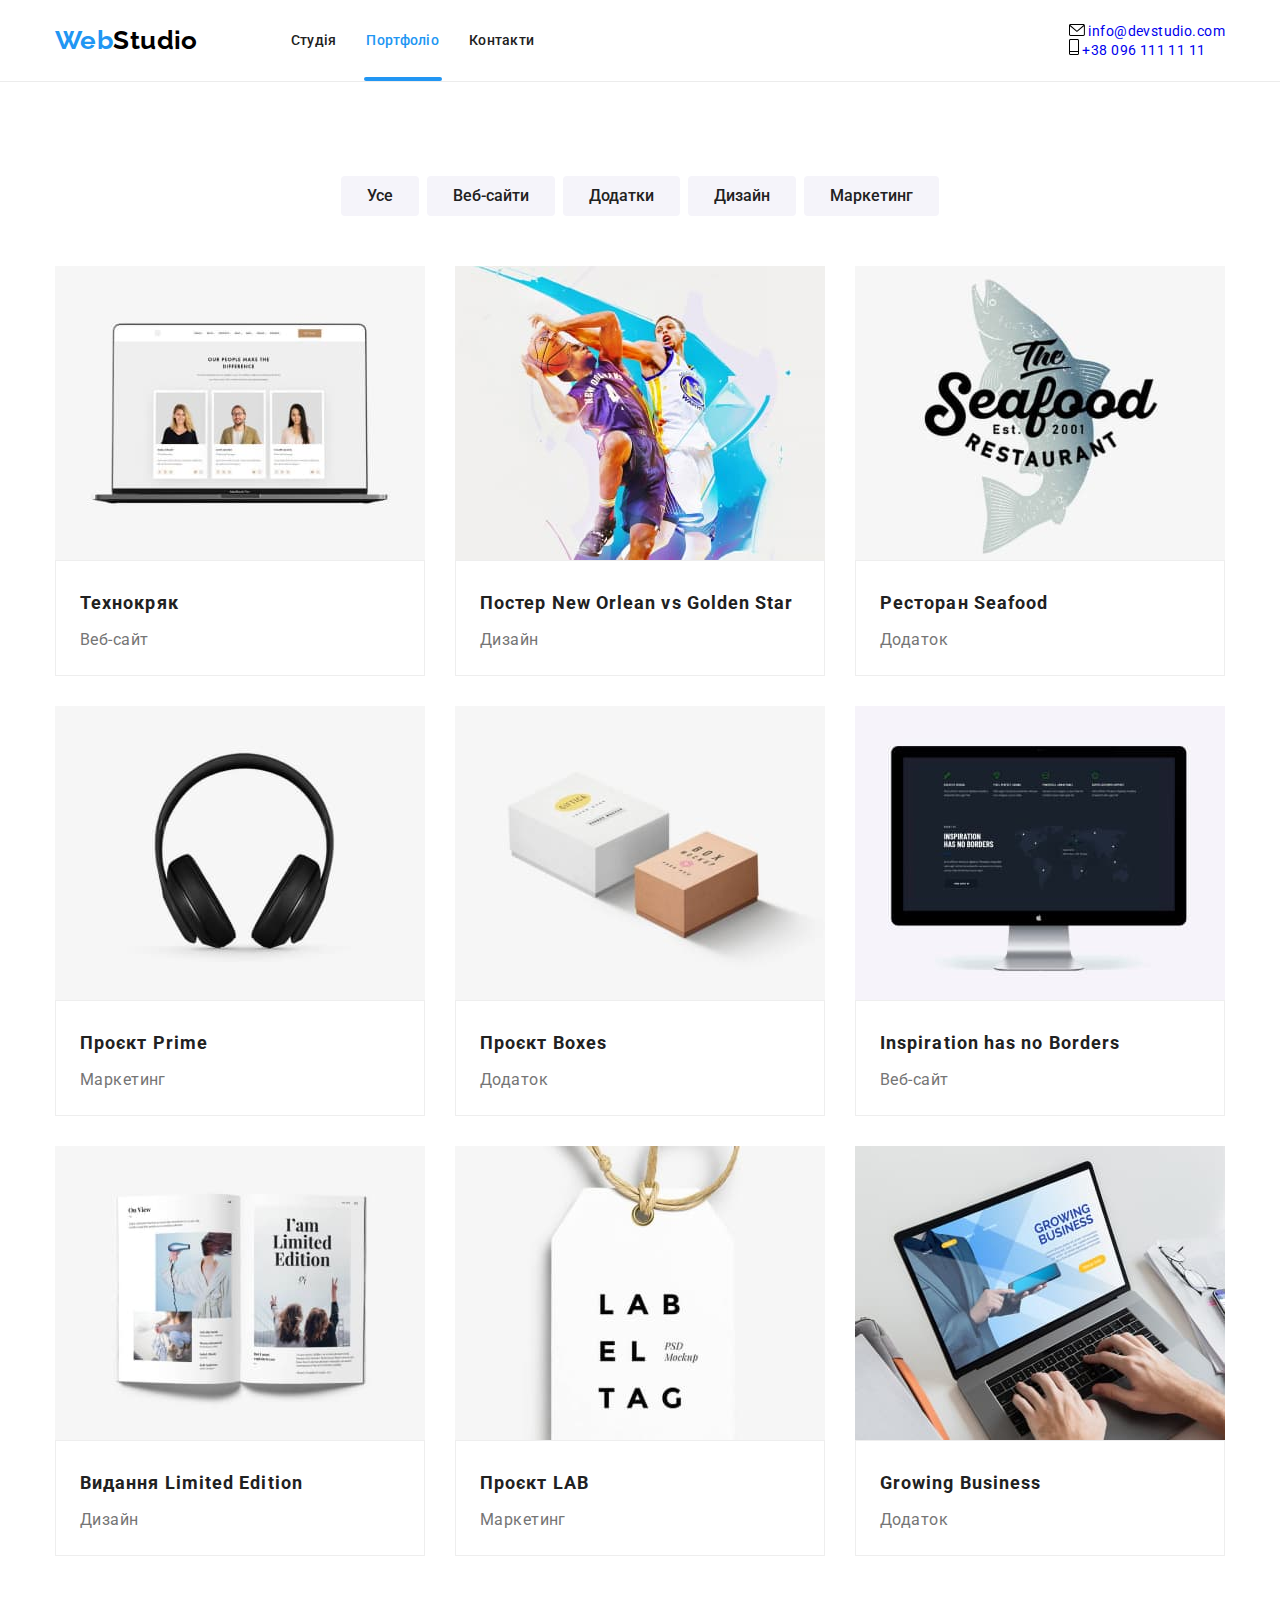
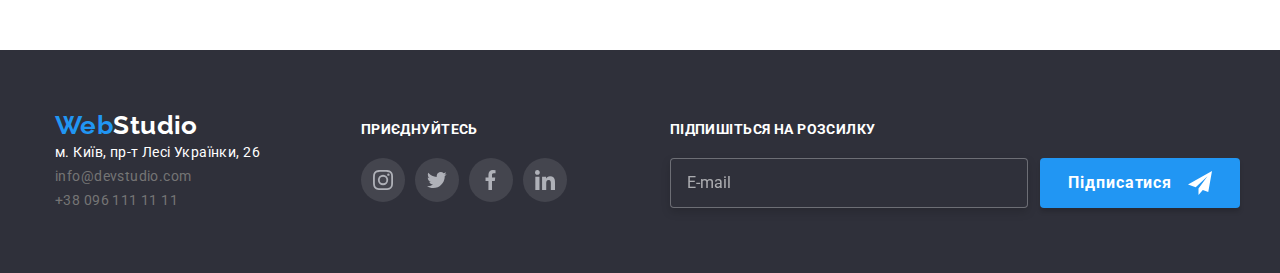
==== commit f174465f: "Фінальна версія" ====
--- a/portfolio.html
+++ b/portfolio.html
@@ -29,18 +29,18 @@
           <li class="nav__item"><a href="" class="nav__link link">Контакти</a></li>
         </ul>
       </nav>
-      <ul class="header__list list">
-        <li class="header__item">
-          <a href="mailto:info@devstudio.com" class="header__link link">
-            <svg class="header__icon" width="16" height="12">
+      <ul class="contact__list list">
+        <li class="contact__item">
+          <a href="mailto:info@devstudio.com" class="contact__link link">
+            <svg class="contact__icon" width="16" height="12">
               <use href="./images/icons.svg#envelope"></use>
             </svg>
             info@devstudio.com
           </a>
         </li>
-        <li class="header__item">
-          <a href="tel:+380961111111" class="header__link link">
-            <svg width="10px" height="16px" class="header__icon">
+        <li class="contact__item">
+          <a href="tel:+380961111111" class="contact__link link">
+            <svg width="10px" height="16px" class="contact__icon">
               <use href="./images/icons.svg#phone"></use>
             </svg>
             +38 096 111 11 11
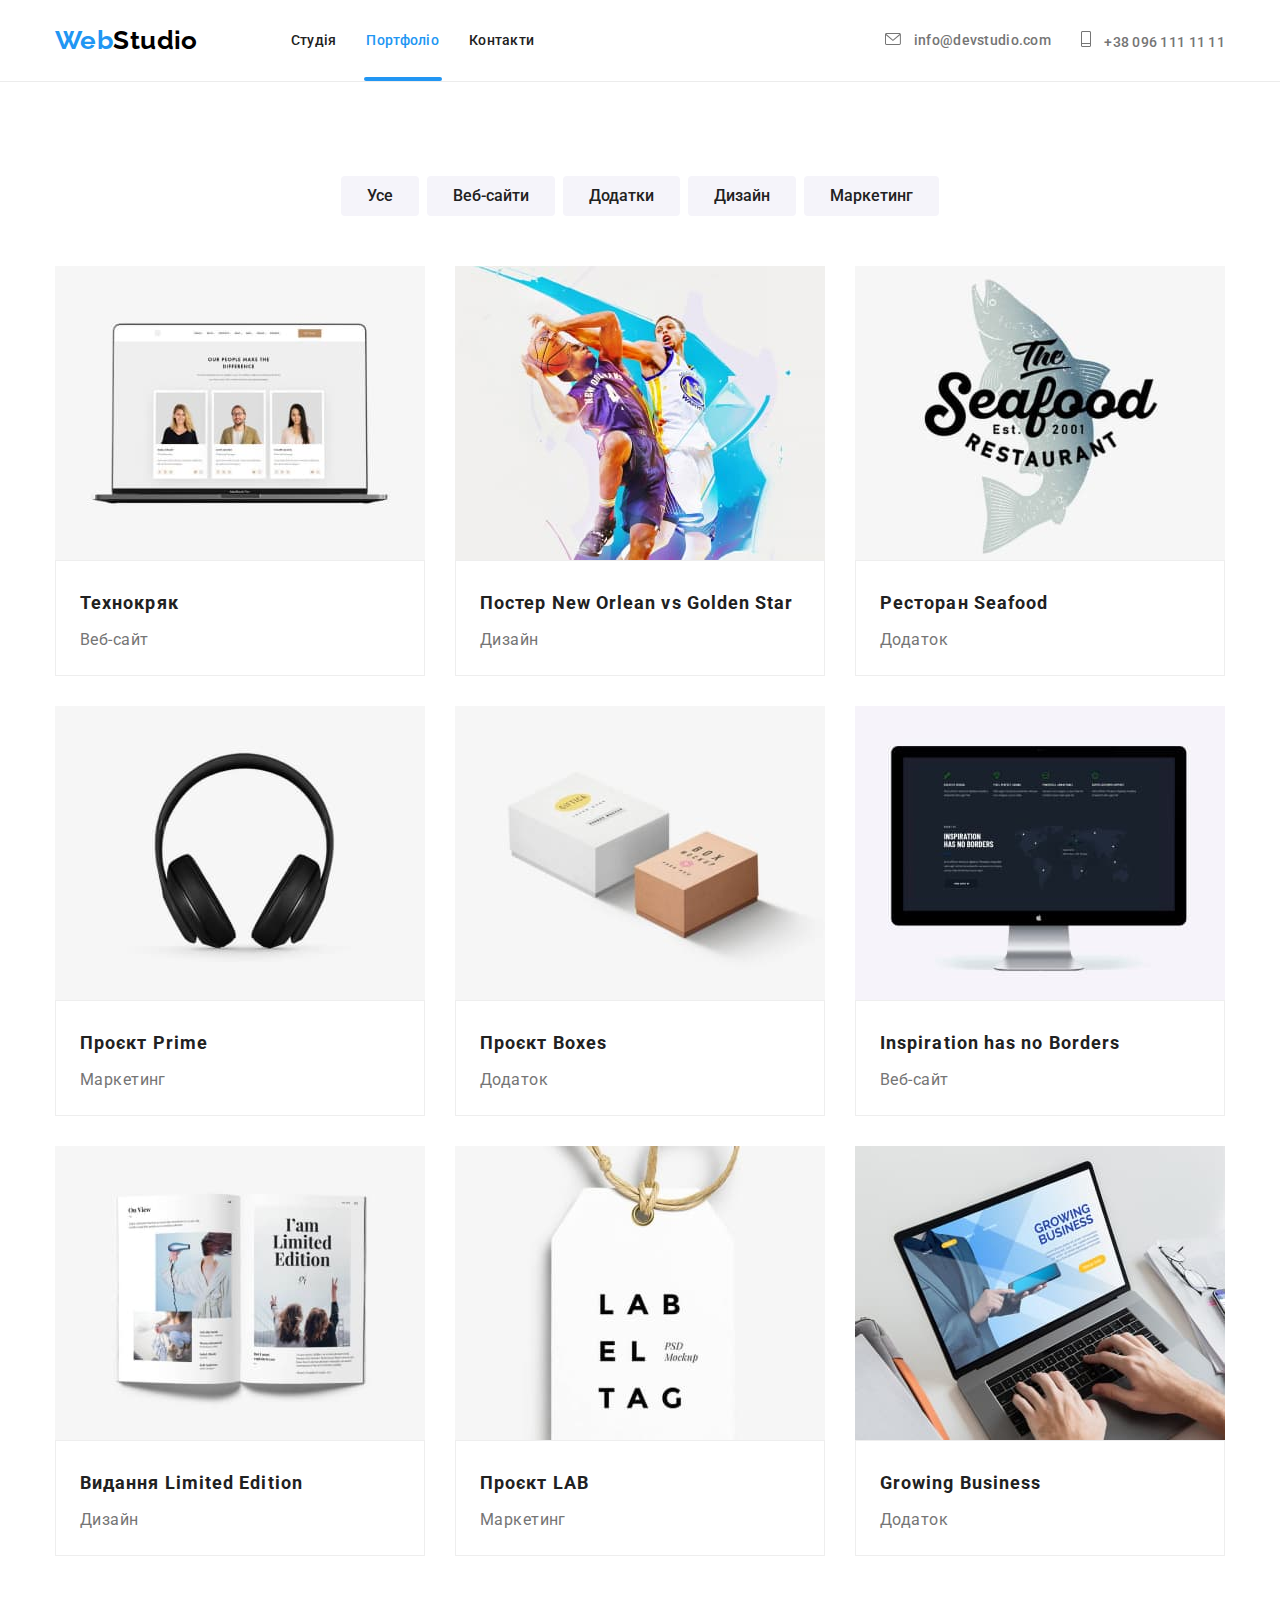
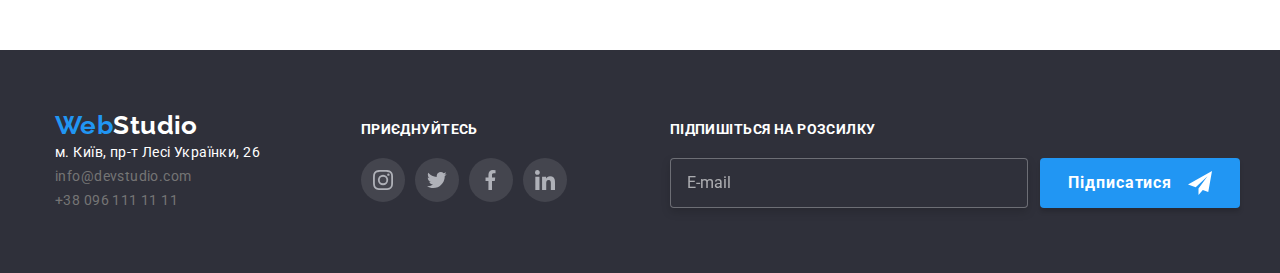
==== commit 8fc40768: "Фінальна версія 2.0" ====
--- a/portfolio.html
+++ b/portfolio.html
@@ -10,7 +10,7 @@
     href="https://cdnjs.cloudflare.com/ajax/libs/modern-normalize/1.1.0/modern-normalize.min.css" />
   <link href="https://fonts.googleapis.com/css2?family=Raleway:wght@700&family=Roboto:wght@400;500;700;900&display=swap"
     rel="stylesheet" />
-  <link rel="stylesheet" href="./css/styles.css" />
+  <link rel="stylesheet" href="./css/main.min.css" />
 </head>
 
 <body>
@@ -298,7 +298,7 @@
                 <input type="email" name="email" placeholder="E-mail" class="form__input--footer" />
               </label>
             </form>
-            <div class="form__wrap--button">
+            <div class="form__button--wrap">
               <button type="submit" class="form__button">
                 Підписатися
                 <svg class="form__icon--footer" width="24" height="24">
--- a/css/main.min.css
+++ b/css/main.min.css
@@ -0,0 +1 @@
+:root{--primary-text-color: #757575;--title-text-color: #212121;--acent-color: #2196f3;--primary-white-color: #ffffff;--primaty-black-color: #000000;--contact-footer-color: rgba(255, 255, 255, 0, 6);--background-secondary-color: #f5f4fa;--background-dark-color: #2f303a}body{font-family:"Roboto",sans-serif;letter-spacing:.03em;font-size:14px;background-color:var(--primary-white-color);color:var(--primary-text-color)}h1,h2,h3,h4,h5,h6,ul,p{margin:0;padding:0}.visually__hidden{position:absolute;white-space:nowrap;width:1px;height:1px;overflow:hidden;border:0;padding:0;clip:rect(0 0 0 0);-webkit-clip-path:inset(50%);clip-path:inset(50%);margin:-1px}.container{width:1200px;margin-right:auto;margin-left:auto;padding-left:15px;padding-right:15px}.list{list-style:none}.link{text-decoration:none}.section{padding-top:94px;padding-bottom:94px}.header{border-bottom:1px solid #ececec}.header__container{display:-webkit-box;display:-ms-flexbox;display:flex;-webkit-box-align:center;-ms-flex-align:center;align-items:center;-webkit-box-pack:justify;-ms-flex-pack:justify;justify-content:space-between}.nav{display:-webkit-box;display:-ms-flexbox;display:flex;-webkit-box-align:center;-ms-flex-align:center;align-items:center}.logo{font-family:"Raleway",sans-serif;font-family:"Raleway";font-size:26px;font-weight:700;line-height:1.19;margin-right:93px}.logo__part--accent{color:var(--acent-color)}.logo_upper{color:var(--primaty-black-color)}.nav__list{display:-webkit-box;display:-ms-flexbox;display:flex}.nav__item{margin-right:30px;margin-top:32px;margin-bottom:32px}.nav__item:last-child{margin-right:0}.nav__link{position:relative;padding-top:32px;padding-bottom:32px;font-weight:500;line-height:1.14;letter-spacing:.02em;color:var(--title-text-color)}.nav__link.current::after{content:"";position:absolute;left:-4%;bottom:-1px;border-radius:2px;display:block;width:108%;height:4px;background-color:var(--acent-color)}.nav__link:hover,.nav__link:focus{color:var(--acent-color);-webkit-transition:color 250ms cubic-bezier(0.4, 0, 0.2, 1);transition:color 250ms cubic-bezier(0.4, 0, 0.2, 1)}.current{color:var(--acent-color)}.contact__list{display:-webkit-box;display:-ms-flexbox;display:flex;-webkit-box-align:center;-ms-flex-align:center;align-items:center}.contact__item{margin-right:30px}.contact__item:last-child{margin-right:0}.contact__link{font-weight:500;line-height:1.14;letter-spacing:.02em;color:var(--primary-text-color);fill:#757575}.contact__link:hover,.contact__link:focus{color:var(--acent-color);-webkit-transition:color 250ms cubic-bezier(0.4, 0, 0.2, 1);transition:color 250ms cubic-bezier(0.4, 0, 0.2, 1)}.contact__icon{margin-right:10px;fill:currentColor}.hero{max-width:1600px;height:600px;padding-top:200px;padding-bottom:200px;margin-right:auto;margin-left:auto;background-repeat:no-repeat;background-size:cover;background-position:center;background-image:-webkit-gradient(linear, left top, right top, from(rgba(47, 48, 58, 0.4)), to(rgba(47, 48, 58, 0.4))),url("../images/img-hero.jpg");background-image:linear-gradient(to right, rgba(47, 48, 58, 0.4), rgba(47, 48, 58, 0.4)),url("../images/img-hero.jpg");text-align:center;background-color:#c4c4c4}.hero__title{width:696px;margin:0 auto 30px auto;font-size:44px;font-weight:900;line-height:1.36;letter-spacing:.06em;text-transform:uppercase;color:var(--primary-white-color)}.button__open{min-width:216px;height:50px;padding:10px 32px;border:1px solid rgba(0,0,0,0);border-radius:4px;font-size:16px;font-weight:700;line-height:1.88;letter-spacing:.06em;cursor:pointer;color:var(--primary-white-color);background-color:var(--acent-color);-webkit-box-shadow:0px 4px 4px rgba(0,0,0,.15);box-shadow:0px 4px 4px rgba(0,0,0,.15)}.button__close{position:absolute;top:0;right:0;display:-webkit-box;display:-ms-flexbox;display:flex;-webkit-box-pack:center;-ms-flex-pack:center;justify-content:center;-webkit-box-align:center;-ms-flex-align:center;align-items:center;width:30px;height:30px;padding-top:10px;padding-bottom:10px;padding-left:9px;padding-right:9px;margin-top:8px;margin-right:8px;background-color:var(--primary-white-color);border-radius:50%;border:1px solid rgba(0,0,0,.1)}.button__close:hover,.button__close:focus{fill:var(--acent-color);-webkit-transition:fill 250ms cubic-bezier(0.4, 0, 0.2, 1);transition:fill 250ms cubic-bezier(0.4, 0, 0.2, 1)}.button__submit{display:inline-block;text-align:center;letter-spacing:.06em;width:200px;height:50px;margin-bottom:40px;padding:10px 52px;font-size:16px;font-weight:700;line-height:1.88;background-color:#2196f3;-webkit-box-shadow:0px 4px 4px rgba(0,0,0,.15);box-shadow:0px 4px 4px rgba(0,0,0,.15);border:rgba(0,0,0,0);border-radius:4px;color:#fff}.button__submit:hover{background-color:#188ce8;-webkit-transition:background-color 250ms cubic-bezier(0.4, 0, 0.2, 1);transition:background-color 250ms cubic-bezier(0.4, 0, 0.2, 1)}.backdrop{position:fixed;top:0;left:0;width:100%;height:100%;background-color:rgba(0,0,0,.2);opacity:1;-webkit-transition:opacity 250ms cubic-bezier(0.4, 0, 0.2, 1);transition:opacity 250ms cubic-bezier(0.4, 0, 0.2, 1)}.backdrop.is-hidden{opacity:0;pointer-events:none}.backdrop.is-hidden .modal{-webkit-transform:translate(-50%, -50%) scale(0.9);transform:translate(-50%, -50%) scale(0.9);-webkit-transition:-webkit-transform 250ms cubic-bezier(0.4, 0, 0.2, 1);transition:-webkit-transform 250ms cubic-bezier(0.4, 0, 0.2, 1);transition:transform 250ms cubic-bezier(0.4, 0, 0.2, 1);transition:transform 250ms cubic-bezier(0.4, 0, 0.2, 1), -webkit-transform 250ms cubic-bezier(0.4, 0, 0.2, 1)}.modal{position:absolute;top:50%;left:50%;min-width:528px;min-height:581px;background-color:var(--primary-white-color);-webkit-transform:scale(1) translate(-50%, -50%);transform:scale(1) translate(-50%, -50%);-webkit-transition:-webkit-transform 250ms cubic-bezier(0.4, 0, 0.2, 1);transition:-webkit-transform 250ms cubic-bezier(0.4, 0, 0.2, 1);transition:transform 250ms cubic-bezier(0.4, 0, 0.2, 1);transition:transform 250ms cubic-bezier(0.4, 0, 0.2, 1), -webkit-transform 250ms cubic-bezier(0.4, 0, 0.2, 1)}.modal__title{margin:40px 39px 12px 41px;font-size:20px;font-weight:700;line-height:1.15;text-align:center;color:var(--title-text-color)}.form{width:448px;margin:0 39px 0 41px}.form__field{display:-webkit-box;display:-ms-flexbox;display:flex;-webkit-box-orient:vertical;-webkit-box-direction:normal;-ms-flex-direction:column;flex-direction:column;margin-bottom:10px}.form__label{margin-bottom:4px;text-align:start;font-size:12px;line-height:1.17;letter-spacing:.01em}.form__wrap{position:relative}.form__input{width:100%;padding:12px 0px 12px 42px;outline:none;border:1px solid rgba(33,33,33,.2);border-radius:4px}.form__input:focus{border:1px solid var(--acent-color);-webkit-transition:border 250ms cubic-bezier(0.4, 0, 0.2, 1);transition:border 250ms cubic-bezier(0.4, 0, 0.2, 1)}.form__input:focus+.form__icon{fill:var(--acent-color);-webkit-transition:fill 250ms cubic-bezier(0.4, 0, 0.2, 1);transition:fill 250ms cubic-bezier(0.4, 0, 0.2, 1)}.form__icon{position:absolute;top:50%;left:12px;translate:0 -50%}.form__field--textarea{display:-webkit-box;display:-ms-flexbox;display:flex;-webkit-box-orient:vertical;-webkit-box-direction:normal;-ms-flex-direction:column;flex-direction:column;margin-bottom:20px}.form__textarea{width:100%;padding:12px 16px;resize:none;outline:none;border:1px solid rgba(33,33,33,.2);border-radius:4px}.form__textarea:focus{border:1px solid var(--acent-color);-webkit-transition:border 250ms cubic-bezier(0.4, 0, 0.2, 1);transition:border 250ms cubic-bezier(0.4, 0, 0.2, 1)}.form__textarea::-webkit-input-placeholder{font-size:12px;line-height:1.17;letter-spacing:.01em;color:rgba(117,117,117,.5)}.form__textarea::-moz-placeholder{font-size:12px;line-height:1.17;letter-spacing:.01em;color:rgba(117,117,117,.5)}.form__textarea:-ms-input-placeholder{font-size:12px;line-height:1.17;letter-spacing:.01em;color:rgba(117,117,117,.5)}.form__textarea::-ms-input-placeholder{font-size:12px;line-height:1.17;letter-spacing:.01em;color:rgba(117,117,117,.5)}.form__textarea::placeholder{font-size:12px;line-height:1.17;letter-spacing:.01em;color:rgba(117,117,117,.5)}.form__link{margin-left:0;padding-left:0;color:var(--acent-color)}.checkbox__label{display:-webkit-box;display:-ms-flexbox;display:flex;-webkit-box-align:center;-ms-flex-align:center;align-items:center;width:423px;margin-left:54px;margin-right:52px;margin-bottom:30px}.checkbox__wrap{display:-webkit-box;display:-ms-flexbox;display:flex;-webkit-box-align:center;-ms-flex-align:center;align-items:center;width:16px;height:15px;border:2px solid var(--title-text-color);border-radius:2px}.checkbox__input:checked+.checkbox__wrap{background-color:var(--acent-color);border:2px solid var(--acent-color);border-radius:2px}.checkbox__text{margin-left:7px;font-size:14px;line-height:1.71}.benefits{padding-bottom:0}.benefits__list{display:-webkit-box;display:-ms-flexbox;display:flex}.benefits__item{margin-right:30px}.benefits__item:last-child{margin-right:0}.benefits__icon{display:block;width:270px;height:120px;margin-bottom:30px;padding:25px 100px;border-radius:4px;background-color:#f5f4fa}.benefits__title{margin-bottom:10px;font-size:14px;font-weight:700;line-height:1.14;text-transform:uppercase;color:var(--title-text-color)}.benefits__text{line-height:1.71}.services__title{margin-bottom:50px;text-align:center;font-size:36px;font-weight:700;line-height:1.17;color:var(--title-text-color)}.services__list{display:-webkit-box;display:-ms-flexbox;display:flex}.services__item{position:relative;margin-right:30px}.services__item:last-child{margin-right:0}.services__text{position:absolute;bottom:3px;left:0;display:-webkit-box;display:-ms-flexbox;display:flex;-webkit-box-align:center;-ms-flex-align:center;align-items:center;-webkit-box-pack:center;-ms-flex-pack:center;justify-content:center;width:100%;height:70px;font-size:14px;font-weight:700;line-height:1.14;text-align:center;letter-spacing:.03em;text-transform:uppercase;color:var(--primary-white-color);background-color:rgba(47,48,58,.8)}.team.section{background-color:var(--background-secondary-color)}.team__title{margin-bottom:50px;font-size:36px;font-weight:700;line-height:1.17;text-align:center;color:var(--title-text-color)}.team__list{display:-webkit-box;display:-ms-flexbox;display:flex;text-align:center}.card{-webkit-box-shadow:0px 1px 3px rgba(0,0,0,.12),0px 1px 1px rgba(0,0,0,.14),0px 2px 1px rgba(0,0,0,.2);box-shadow:0px 1px 3px rgba(0,0,0,.12),0px 1px 1px rgba(0,0,0,.14),0px 2px 1px rgba(0,0,0,.2)}.card__title{margin-bottom:10px;font-size:16px;font-weight:500;line-height:1.19;color:var(--title-text-color)}.card__text{margin-bottom:30px;font-size:16px;line-height:1.19}.card__image{display:block;margin-bottom:30px}.team__item{margin-right:30px;background-color:var(--primary-white-color)}.team__item:last-child{margin-right:0}.card__list{display:-webkit-box;display:-ms-flexbox;display:flex;-webkit-box-pack:center;-ms-flex-pack:center;justify-content:center}.card__item{width:44px;height:44px;border-radius:50%;margin-bottom:30px;margin-right:10px;padding:12px}.card__item:hover{cursor:pointer;background-color:var(--acent-color);-webkit-transition:background-color 250ms cubic-bezier(0.4, 0, 0.2, 1);transition:background-color 250ms cubic-bezier(0.4, 0, 0.2, 1)}.card__item:focus-within{background-color:var(--acent-color);-webkit-transition:background-color 250ms cubic-bezier(0.4, 0, 0.2, 1);transition:background-color 250ms cubic-bezier(0.4, 0, 0.2, 1)}.card__link{fill:#afb1b8}.card__item:hover .card__link{fill:var(--primary-white-color);-webkit-transition:fill 250ms cubic-bezier(0.4, 0, 0.2, 1);transition:fill 250ms cubic-bezier(0.4, 0, 0.2, 1)}.card__link:focus{fill:var(--primary-white-color);-webkit-transition:fill 250ms cubic-bezier(0.4, 0, 0.2, 1);transition:fill 250ms cubic-bezier(0.4, 0, 0.2, 1)}.clients__title{margin-bottom:50px;text-align:center;color:var(--title-text-color)}.clients__list{display:-webkit-box;display:-ms-flexbox;display:flex;-webkit-box-pack:center;-ms-flex-pack:center;justify-content:center}.client__item{width:170px;height:92px;margin-right:30px;border:1px solid #afb1b8;border-radius:4px;padding:16px 32px}.client__item:last-child{margin-right:0}.client__item:hover,.client__item:focus-within{border:1px solid var(--acent-color);-webkit-transition:border 250ms cubic-bezier(0.4, 0, 0.2, 1);transition:border 250ms cubic-bezier(0.4, 0, 0.2, 1)}.client__link{fill:#afb1b8}.client__item:hover .client__link,.client__link:focus{fill:var(--acent-color);-webkit-transition:fill 250ms cubic-bezier(0.4, 0, 0.2, 1);transition:fill 250ms cubic-bezier(0.4, 0, 0.2, 1)}.filter__list{display:-webkit-box;display:-ms-flexbox;display:flex;-webkit-box-pack:center;-ms-flex-pack:center;justify-content:center}.filter__item{margin-right:8px;margin-bottom:50px}.filter__item:last-child{margin-right:0}.filter__button{padding:6px 22px;font-family:inherit;font-size:16px;font-weight:500;line-height:1.63;border-radius:4px;border:1px solid rgba(0,0,0,0);cursor:pointer;color:var(--title-text-color);background-color:var(--background-secondary-color)}.filter__button:first-child{padding:6px 25px}.filter__button:hover,.filter__button:focus{color:var(--primary-white-color);background-color:var(--acent-color);-webkit-box-shadow:0px 3px 1px rgba(0,0,0,.1),0px 1px 2px rgba(0,0,0,.08),0px 2px 2px rgba(0,0,0,.12);box-shadow:0px 3px 1px rgba(0,0,0,.1),0px 1px 2px rgba(0,0,0,.08),0px 2px 2px rgba(0,0,0,.12);-webkit-transition:background-color 250ms cubic-bezier(0.4, 0, 0.2, 1),-webkit-box-shadow 250ms cubic-bezier(0.4, 0, 0.2, 1);transition:background-color 250ms cubic-bezier(0.4, 0, 0.2, 1),-webkit-box-shadow 250ms cubic-bezier(0.4, 0, 0.2, 1);transition:background-color 250ms cubic-bezier(0.4, 0, 0.2, 1),box-shadow 250ms cubic-bezier(0.4, 0, 0.2, 1);transition:background-color 250ms cubic-bezier(0.4, 0, 0.2, 1),box-shadow 250ms cubic-bezier(0.4, 0, 0.2, 1),-webkit-box-shadow 250ms cubic-bezier(0.4, 0, 0.2, 1)}.projects__list{display:-webkit-box;display:-ms-flexbox;display:flex;-ms-flex-wrap:wrap;flex-wrap:wrap}.projects__item{margin-right:30px;margin-bottom:30px;background-color:#fff}.projects__item:nth-child(3n){margin-right:0}.projects__item:nth-child(n+7){margin-bottom:0}.projects__link:focus .overlay{-webkit-transform:translateY(0);transform:translateY(0);opacity:1}.projects__card:hover{-webkit-box-shadow:0px 1px 1px rgba(0,0,0,.12),0px 4px 4px rgba(0,0,0,.06),1px 4px 6px rgba(0,0,0,.16);box-shadow:0px 1px 1px rgba(0,0,0,.12),0px 4px 4px rgba(0,0,0,.06),1px 4px 6px rgba(0,0,0,.16);-webkit-transition:-webkit-box-shadow 250ms cubic-bezier(0.4, 0, 0.2, 1);transition:-webkit-box-shadow 250ms cubic-bezier(0.4, 0, 0.2, 1);transition:box-shadow 250ms cubic-bezier(0.4, 0, 0.2, 1);transition:box-shadow 250ms cubic-bezier(0.4, 0, 0.2, 1), -webkit-box-shadow 250ms cubic-bezier(0.4, 0, 0.2, 1)}.projects__card:hover .overlay{-webkit-transform:translateY(0);transform:translateY(0);opacity:1}.projects__thumb{position:relative;overflow:hidden}.projects__image{display:block}.overlay{position:absolute;bottom:0;left:0;width:100%;height:100%;padding:63px 24px;-webkit-transform:translateY(100%);transform:translateY(100%);-webkit-transition:250ms cubic-bezier(0.4, 0, 0.2, 1);transition:250ms cubic-bezier(0.4, 0, 0.2, 1);opacity:0;background-color:rgba(33,150,243,.9)}.overlay__text{font-size:18px;line-height:1.56;color:var(--primary-white-color)}.projects__frame{border:solid 1px #eee}.projects__title{margin-bottom:4px;margin-left:24px;padding-top:24px;font-size:18px;font-weight:700;line-height:2;letter-spacing:.06em;color:var(--title-text-color)}.projects__text{margin-left:24px;font-size:16px;line-height:1.88;padding-bottom:20px;color:var(--primary-text-color)}.footer{padding-top:60px;padding-bottom:60px;background-color:var(--background-dark-color)}.footer__list--main{display:-webkit-box;display:-ms-flexbox;display:flex}.footer__item--primary{margin-right:70px}.logo__lower{color:var(--primary-white-color)}.address__address{margin-top:20px}.address__text{line-height:1.71;font-style:normal;color:var(--primary-white-color)}.address__link{line-height:1.71;font-style:normal;color:var(--contact-down-color)}.address__link:hover,.address__link:focus{color:var(--acent-color);-webkit-transition:color 250ms cubic-bezier(0.4, 0, 0.2, 1);transition:color 250ms cubic-bezier(0.4, 0, 0.2, 1)}.footer__item--secondary{margin-top:12px;margin-right:93px}.footer__item--secondary:last-child{margin-right:0}.footer__text{margin-bottom:20px;font-weight:700;line-height:1.14;text-transform:uppercase;color:var(--primary-white-color)}.card__item--black{width:44px;height:44px;border-radius:50%;margin-right:10px;padding:12px;background-color:rgba(255,255,255,.1)}.card__item--black:hover{cursor:pointer;background-color:var(--acent-color);-webkit-transition:background-color 250ms cubic-bezier(0.4, 0, 0.2, 1);transition:background-color 250ms cubic-bezier(0.4, 0, 0.2, 1)}.card__item--black:focus-within{background-color:var(--acent-color);-webkit-transition:background-color 250ms cubic-bezier(0.4, 0, 0.2, 1);transition:background-color 250ms cubic-bezier(0.4, 0, 0.2, 1)}.card__item--black:hover .card__link{fill:var(--primary-white-color);-webkit-transition:fill 250ms cubic-bezier(0.4, 0, 0.2, 1);transition:fill 250ms cubic-bezier(0.4, 0, 0.2, 1)}.form__wrap--footer{display:-webkit-box;display:-ms-flexbox;display:flex}.form__field--footer{margin-right:12px}.form__input--footer{width:358px;height:50px;padding:15px 0 15px 16px;outline:none;border-radius:4px;border:1px solid rgba(255,255,255,.3);background-color:var(--background-dark-color);color:var(--primary-white-color);-webkit-filter:drop-shadow(0px 4px 4px rgba(0, 0, 0, 0.15));filter:drop-shadow(0px 4px 4px rgba(0, 0, 0, 0.15))}.form__input--footer::-webkit-input-placeholder{font-size:16px;line-height:1.25;color:rgba(255,255,255,.6)}.form__input--footer::-moz-placeholder{font-size:16px;line-height:1.25;color:rgba(255,255,255,.6)}.form__input--footer:-ms-input-placeholder{font-size:16px;line-height:1.25;color:rgba(255,255,255,.6)}.form__input--footer::-ms-input-placeholder{font-size:16px;line-height:1.25;color:rgba(255,255,255,.6)}.form__input--footer::placeholder{font-size:16px;line-height:1.25;color:rgba(255,255,255,.6)}.form__input--footer:focus{border:1px solid var(--acent-color);-webkit-transition:border 250ms cubic-bezier(0.4, 0, 0.2, 1);transition:border 250ms cubic-bezier(0.4, 0, 0.2, 1)}.form__button--wrap{position:relative}.form__button{display:inline-block;min-width:200px;padding:10px 28px 10px 28px;border:rgba(0,0,0,0);-webkit-box-shadow:0px 4px 4px rgba(0,0,0,.15);box-shadow:0px 4px 4px rgba(0,0,0,.15);border-radius:4px;font-size:16px;font-weight:700;line-height:1.88;text-align:start;letter-spacing:.06em;background-color:var(--acent-color);color:#fff}.form__icon--footer{position:absolute;top:50%;right:28px;-webkit-transform:translateY(-50%);transform:translateY(-50%)}/*# sourceMappingURL=main.min.css.map */